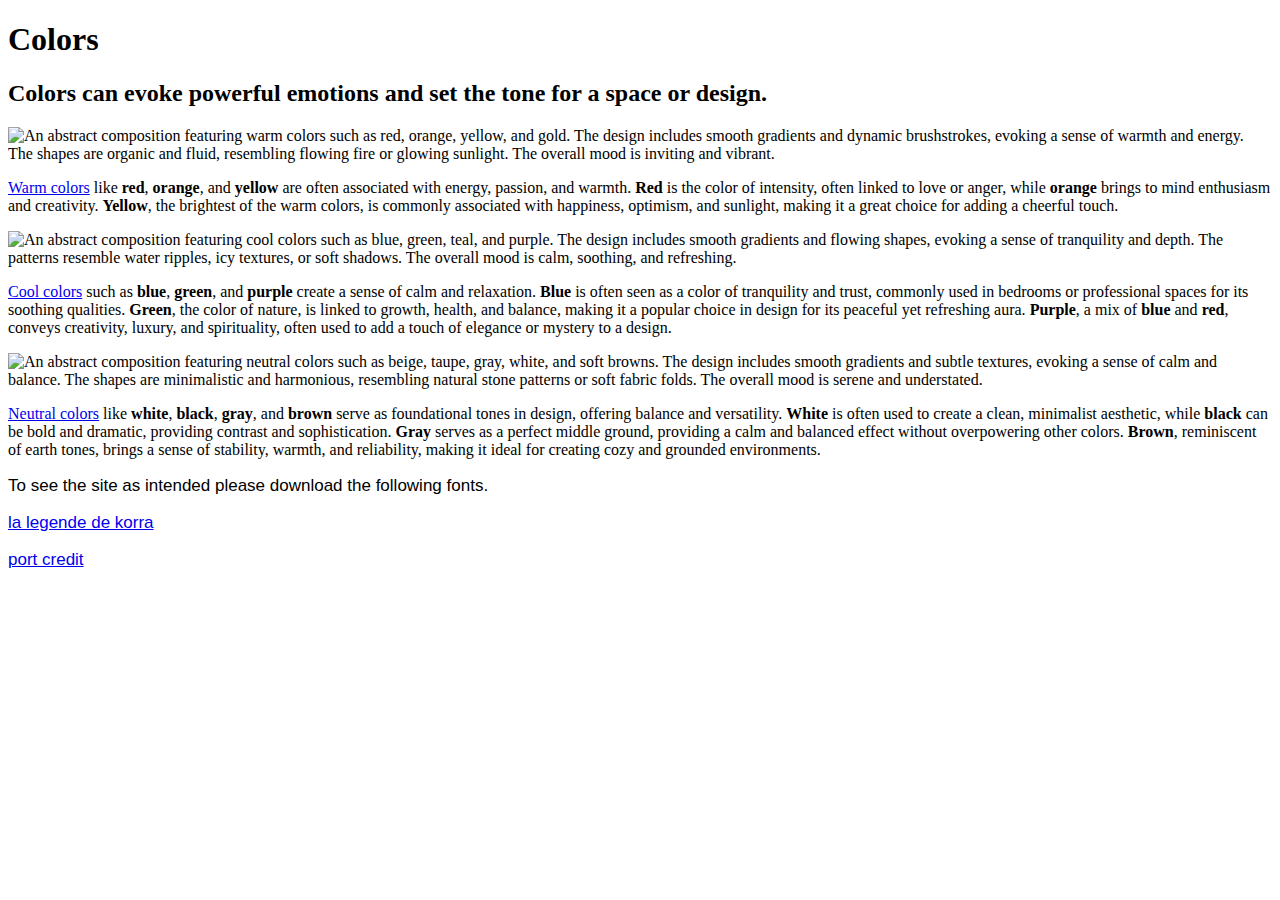
==== index.html @ 8ebbf366 "Add files via upload" ====
<!DOCTYPE html>
<html>
  <head>
    <meta charset="utf-8">
    <title>Colors</title>
    <link rel="stylesheet" href="css/style.css">
  </head>
  <body>
    <div class="box">
        <h1>Colors</h1>
        <h2><strong>Colors can evoke powerful emotions and set the tone for a space or design.</strong></h2> 
      <div class="section">
        <img src="img/warmcolors.jpg" alt="An abstract composition featuring warm colors such as red, orange, yellow, and gold. The design includes smooth gradients and dynamic brushstrokes, evoking a sense of warmth and energy. The shapes are organic and fluid, resembling flowing fire or glowing sunlight. The overall mood is inviting and vibrant."> 
        <p><a href="warmcolors.html">Warm colors</a> like <b>red</b>, <b>orange</b>, and <b>yellow</b> are often associated with energy, passion, and warmth. <b>Red</b> is the color of intensity, often linked to love or anger, while <b>orange</b> brings to mind enthusiasm and creativity. <b>Yellow</b>, the brightest of the warm colors, is commonly associated with happiness, optimism, and sunlight, making it a great choice for adding a cheerful touch.</p>
      </div>
      <div class="section">
        <img src="img/coolcolors.jpg" alt="An abstract composition featuring cool colors such as blue, green, teal, and purple. The design includes smooth gradients and flowing shapes, evoking a sense of tranquility and depth. The patterns resemble water ripples, icy textures, or soft shadows. The overall mood is calm, soothing, and refreshing.">
        <p><a href="coolcolors.html">Cool colors</a> such as <b>blue</b>, <b>green</b>, and <b>purple</b> create a sense of calm and relaxation. <b>Blue</b> is often seen as a color of tranquility and trust, commonly used in bedrooms or professional spaces for its soothing qualities. <b>Green</b>, the color of nature, is linked to growth, health, and balance, making it a popular choice in design for its peaceful yet refreshing aura. <b>Purple</b>, a mix of <b>blue</b> and <b>red</b>, conveys creativity, luxury, and spirituality, often used to add a touch of elegance or mystery to a design.</p>
      </div>
      <div class="section">
        <img src="img/neutralcolors.jpg" alt="An abstract composition featuring neutral colors such as beige, taupe, gray, white, and soft browns. The design includes smooth gradients and subtle textures, evoking a sense of calm and balance. The shapes are minimalistic and harmonious, resembling natural stone patterns or soft fabric folds. The overall mood is serene and understated.">
        <p><a href="neutralcolors.html">Neutral colors</a> like <b>white</b>, <b>black</b>, <b>gray</b>, and <b>brown</b> serve as foundational tones in design, offering balance and versatility. <b>White</b> is often used to create a clean, minimalist aesthetic, while <b>black</b> can be bold and dramatic, providing contrast and sophistication. <b>Gray</b> serves as a perfect middle ground, providing a calm and balanced effect without overpowering other colors. <b>Brown</b>, reminiscent of earth tones, brings a sense of stability, warmth, and reliability, making it ideal for creating cozy and grounded environments.</p>
      </div>
    </div>
      <div class="bottom-section" style="font-family:'Segoe UI', Tahoma, Geneva, Verdana, sans-serif; font-size: 17px;">
        <p style="font-family:'Segoe UI', Tahoma, Geneva, Verdana, sans-serif; font-size: 17px;">To see the site as intended please download the following fonts.</p>
        <p style="font-family:'Segoe UI', Tahoma, Geneva, Verdana, sans-serif; font-size: 17px;"><a href="fonts/lalegendedekorra.la-legende-de-korra.ttf" download="la-legende-de-korra"> la legende de korra</a></p>
        <p style="font-family:'Segoe UI', Tahoma, Geneva, Verdana, sans-serif; font-size: 17px;"><a href="fonts/port-credit.regular.otf" download="port-credit"> port credit</a></p>
      </div>
  </body>
</html>
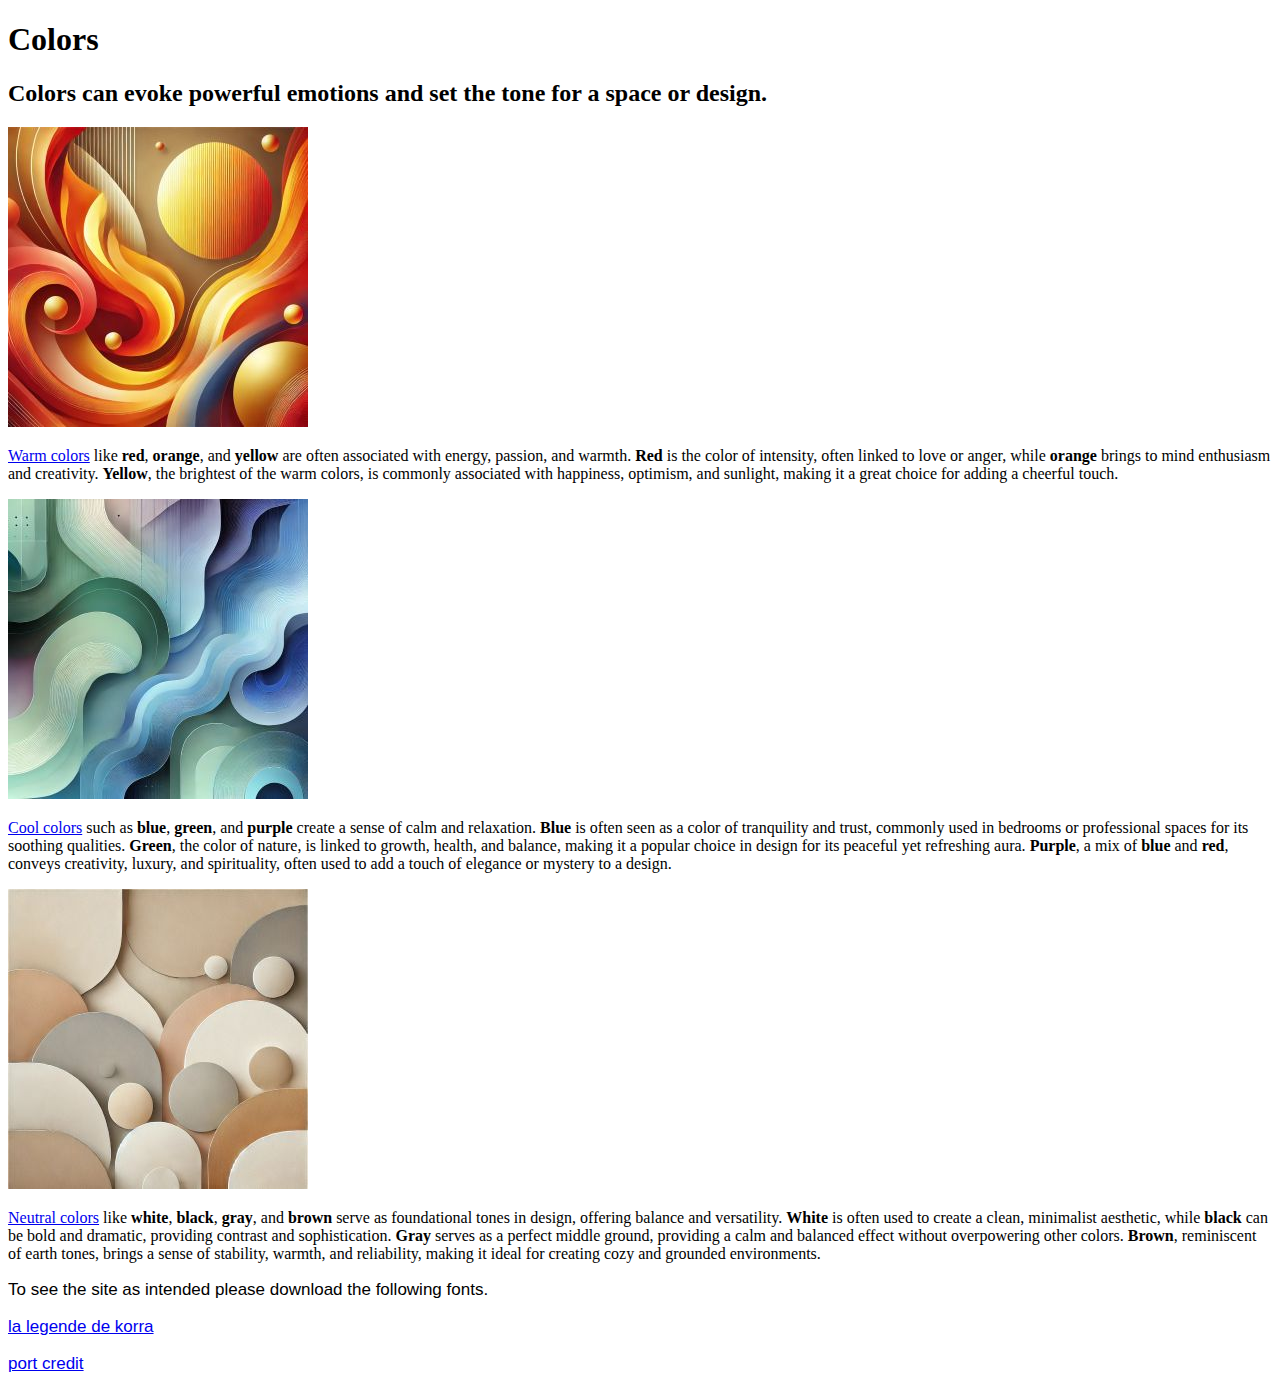
==== commit 3453282d: "index.html" ====
--- a/index.html
+++ b/index.html
@@ -10,15 +10,15 @@
         <h1>Colors</h1>
         <h2><strong>Colors can evoke powerful emotions and set the tone for a space or design.</strong></h2> 
       <div class="section">
-        <img src="img/warmcolors.jpg" alt="An abstract composition featuring warm colors such as red, orange, yellow, and gold. The design includes smooth gradients and dynamic brushstrokes, evoking a sense of warmth and energy. The shapes are organic and fluid, resembling flowing fire or glowing sunlight. The overall mood is inviting and vibrant."> 
+        <img src="warmcolors.jpg" alt="An abstract composition featuring warm colors such as red, orange, yellow, and gold. The design includes smooth gradients and dynamic brushstrokes, evoking a sense of warmth and energy. The shapes are organic and fluid, resembling flowing fire or glowing sunlight. The overall mood is inviting and vibrant."> 
         <p><a href="warmcolors.html">Warm colors</a> like <b>red</b>, <b>orange</b>, and <b>yellow</b> are often associated with energy, passion, and warmth. <b>Red</b> is the color of intensity, often linked to love or anger, while <b>orange</b> brings to mind enthusiasm and creativity. <b>Yellow</b>, the brightest of the warm colors, is commonly associated with happiness, optimism, and sunlight, making it a great choice for adding a cheerful touch.</p>
       </div>
       <div class="section">
-        <img src="img/coolcolors.jpg" alt="An abstract composition featuring cool colors such as blue, green, teal, and purple. The design includes smooth gradients and flowing shapes, evoking a sense of tranquility and depth. The patterns resemble water ripples, icy textures, or soft shadows. The overall mood is calm, soothing, and refreshing.">
+        <img src="coolcolors.jpg" alt="An abstract composition featuring cool colors such as blue, green, teal, and purple. The design includes smooth gradients and flowing shapes, evoking a sense of tranquility and depth. The patterns resemble water ripples, icy textures, or soft shadows. The overall mood is calm, soothing, and refreshing.">
         <p><a href="coolcolors.html">Cool colors</a> such as <b>blue</b>, <b>green</b>, and <b>purple</b> create a sense of calm and relaxation. <b>Blue</b> is often seen as a color of tranquility and trust, commonly used in bedrooms or professional spaces for its soothing qualities. <b>Green</b>, the color of nature, is linked to growth, health, and balance, making it a popular choice in design for its peaceful yet refreshing aura. <b>Purple</b>, a mix of <b>blue</b> and <b>red</b>, conveys creativity, luxury, and spirituality, often used to add a touch of elegance or mystery to a design.</p>
       </div>
       <div class="section">
-        <img src="img/neutralcolors.jpg" alt="An abstract composition featuring neutral colors such as beige, taupe, gray, white, and soft browns. The design includes smooth gradients and subtle textures, evoking a sense of calm and balance. The shapes are minimalistic and harmonious, resembling natural stone patterns or soft fabric folds. The overall mood is serene and understated.">
+        <img src="neutralcolors.jpg" alt="An abstract composition featuring neutral colors such as beige, taupe, gray, white, and soft browns. The design includes smooth gradients and subtle textures, evoking a sense of calm and balance. The shapes are minimalistic and harmonious, resembling natural stone patterns or soft fabric folds. The overall mood is serene and understated.">
         <p><a href="neutralcolors.html">Neutral colors</a> like <b>white</b>, <b>black</b>, <b>gray</b>, and <b>brown</b> serve as foundational tones in design, offering balance and versatility. <b>White</b> is often used to create a clean, minimalist aesthetic, while <b>black</b> can be bold and dramatic, providing contrast and sophistication. <b>Gray</b> serves as a perfect middle ground, providing a calm and balanced effect without overpowering other colors. <b>Brown</b>, reminiscent of earth tones, brings a sense of stability, warmth, and reliability, making it ideal for creating cozy and grounded environments.</p>
       </div>
     </div>
@@ -28,4 +28,4 @@
         <p style="font-family:'Segoe UI', Tahoma, Geneva, Verdana, sans-serif; font-size: 17px;"><a href="fonts/port-credit.regular.otf" download="port-credit"> port credit</a></p>
       </div>
   </body>
-</html>+</html>
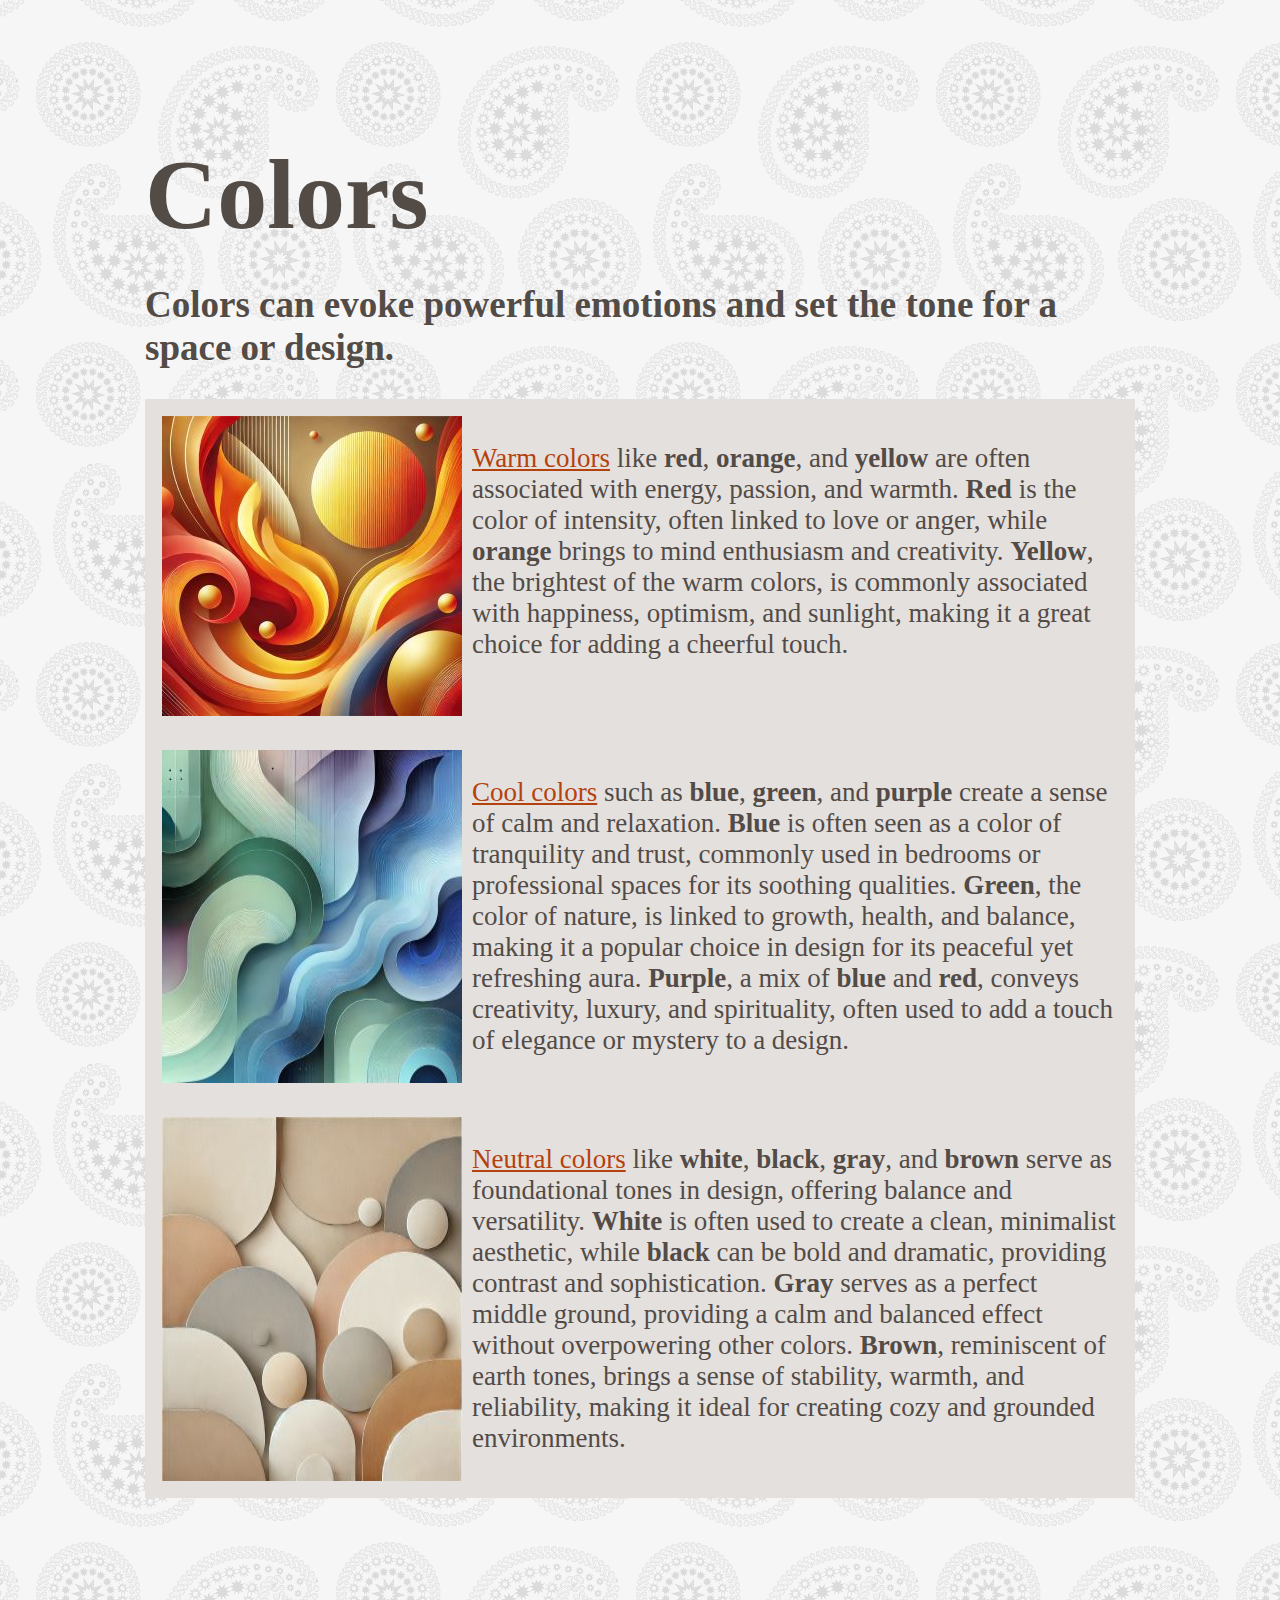
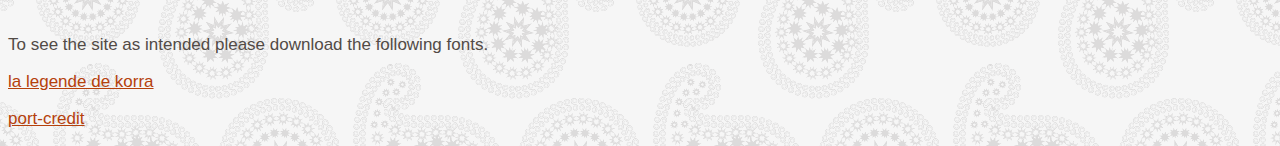
==== commit 299edd04: "Update index.html" ====
--- a/index.html
+++ b/index.html
@@ -3,7 +3,7 @@
   <head>
     <meta charset="utf-8">
     <title>Colors</title>
-    <link rel="stylesheet" href="css/style.css">
+    <link rel="stylesheet" href="style.css">
   </head>
   <body>
     <div class="box">
@@ -24,8 +24,8 @@
     </div>
       <div class="bottom-section" style="font-family:'Segoe UI', Tahoma, Geneva, Verdana, sans-serif; font-size: 17px;">
         <p style="font-family:'Segoe UI', Tahoma, Geneva, Verdana, sans-serif; font-size: 17px;">To see the site as intended please download the following fonts.</p>
-        <p style="font-family:'Segoe UI', Tahoma, Geneva, Verdana, sans-serif; font-size: 17px;"><a href="fonts/lalegendedekorra.la-legende-de-korra.ttf" download="la-legende-de-korra"> la legende de korra</a></p>
-        <p style="font-family:'Segoe UI', Tahoma, Geneva, Verdana, sans-serif; font-size: 17px;"><a href="fonts/port-credit.regular.otf" download="port-credit"> port credit</a></p>
+        <p style="font-family:'Segoe UI', Tahoma, Geneva, Verdana, sans-serif; font-size: 17px;"><a href="lalegendedekorra.la-legende-de-korra.ttf" download="la-legende-de-korra"> la legende de korra</a></p>
+        <p style="font-family:'Segoe UI', Tahoma, Geneva, Verdana, sans-serif; font-size: 17px;"><a href="port-credit.regular.otf" download="port-credit"> port-credit</a></p>
       </div>
   </body>
 </html>
--- a/style.css
+++ b/style.css
@@ -0,0 +1,46 @@
+body {
+background-color: #e4d6ce; 
+background-image: url(paisley.webp);
+color: #524b46; 
+font-size: 50px; 
+font-family: 'la legende de korra', 'Book antiqua';
+}
+h1 {
+margin-bottom: 0px;
+}
+h2 {
+font-family: 'port credit', 'Garamond';
+font-size: 37px;
+}
+p {
+font-family: 'port credit', 'Garamond'; 
+font-size: 27px;
+}
+img {
+max-width: 100%;
+max-height: 100%;
+}
+.accent-color {
+color: black;
+}
+.box {
+margin: 137px;
+}
+.section {
+background-color: #e4e0de;
+padding: 17px;
+display: flex;
+align-items: top;
+gap: 10px;
+}
+.bottom-section { 
+color: #524b46;
+font-size: 17px;
+margin-top: 50px;
+}
+a {
+color: #b5410c; 
+}
+a:hover {
+color: #263554;
+}
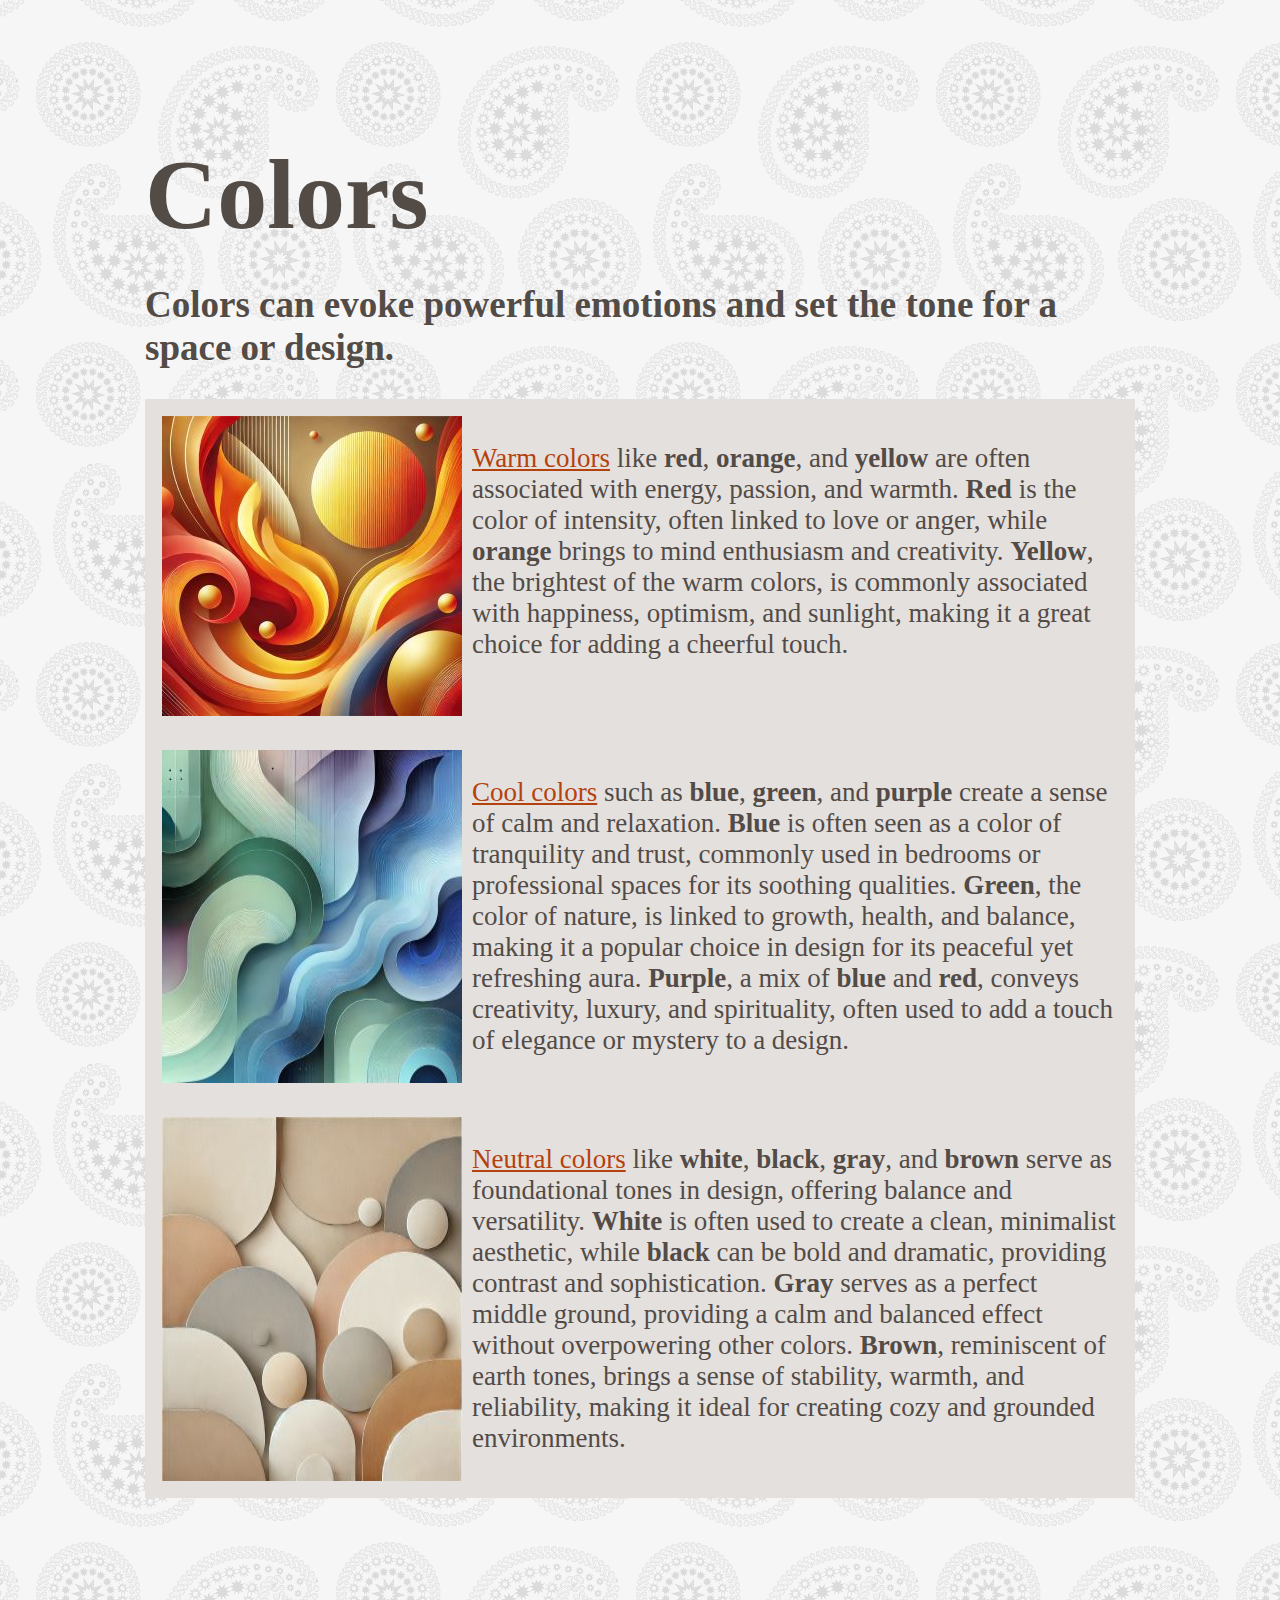
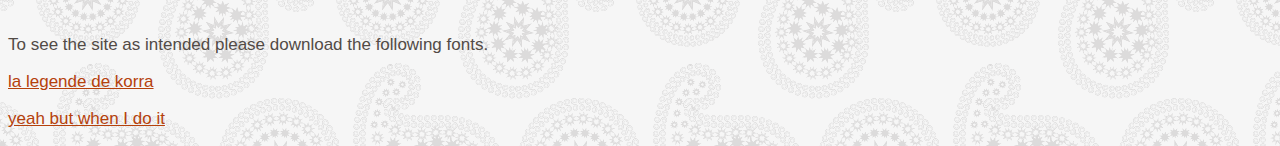
==== commit 5aa8ffea: "Update index.html" ====
--- a/index.html
+++ b/index.html
@@ -25,7 +25,7 @@
       <div class="bottom-section" style="font-family:'Segoe UI', Tahoma, Geneva, Verdana, sans-serif; font-size: 17px;">
         <p style="font-family:'Segoe UI', Tahoma, Geneva, Verdana, sans-serif; font-size: 17px;">To see the site as intended please download the following fonts.</p>
         <p style="font-family:'Segoe UI', Tahoma, Geneva, Verdana, sans-serif; font-size: 17px;"><a href="lalegendedekorra.la-legende-de-korra.ttf" download="la-legende-de-korra"> la legende de korra</a></p>
-        <p style="font-family:'Segoe UI', Tahoma, Geneva, Verdana, sans-serif; font-size: 17px;"><a href="port-credit.regular.otf" download="port-credit"> port-credit</a></p>
+        <p style="font-family:'Segoe UI', Tahoma, Geneva, Verdana, sans-serif; font-size: 17px;"><a href="yeah-but-when-I-do-it.t.ttf" download="yeah-but-when-i-do-it"> yeah but when I do it</a></p>
       </div>
   </body>
 </html>
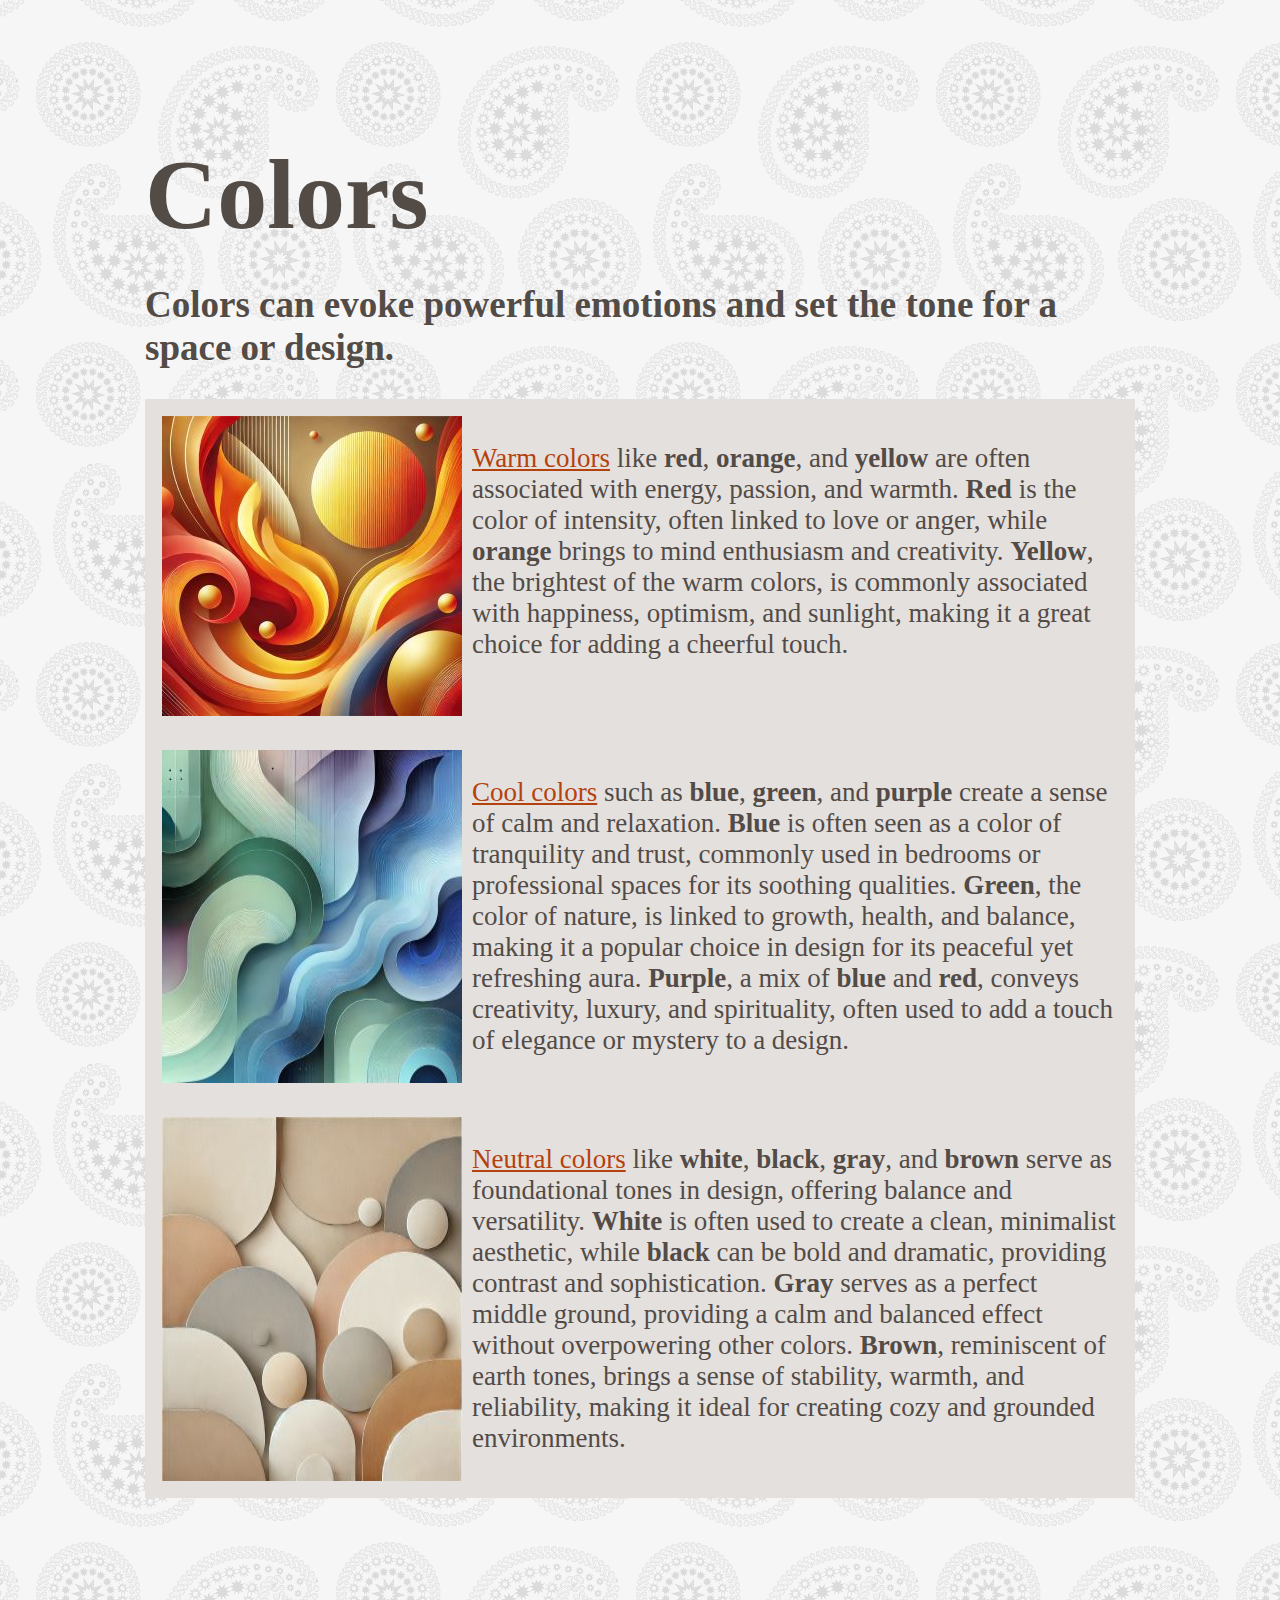
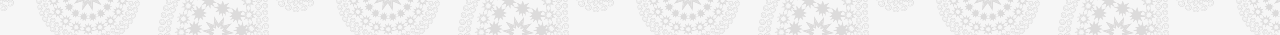
==== commit 7e15c31b: "Update index.html" ====
--- a/index.html
+++ b/index.html
@@ -22,10 +22,5 @@
         <p><a href="neutralcolors.html">Neutral colors</a> like <b>white</b>, <b>black</b>, <b>gray</b>, and <b>brown</b> serve as foundational tones in design, offering balance and versatility. <b>White</b> is often used to create a clean, minimalist aesthetic, while <b>black</b> can be bold and dramatic, providing contrast and sophistication. <b>Gray</b> serves as a perfect middle ground, providing a calm and balanced effect without overpowering other colors. <b>Brown</b>, reminiscent of earth tones, brings a sense of stability, warmth, and reliability, making it ideal for creating cozy and grounded environments.</p>
       </div>
     </div>
-      <div class="bottom-section" style="font-family:'Segoe UI', Tahoma, Geneva, Verdana, sans-serif; font-size: 17px;">
-        <p style="font-family:'Segoe UI', Tahoma, Geneva, Verdana, sans-serif; font-size: 17px;">To see the site as intended please download the following fonts.</p>
-        <p style="font-family:'Segoe UI', Tahoma, Geneva, Verdana, sans-serif; font-size: 17px;"><a href="lalegendedekorra.la-legende-de-korra.ttf" download="la-legende-de-korra"> la legende de korra</a></p>
-        <p style="font-family:'Segoe UI', Tahoma, Geneva, Verdana, sans-serif; font-size: 17px;"><a href="yeah-but-when-I-do-it.t.ttf" download="yeah-but-when-i-do-it"> yeah but when I do it</a></p>
-      </div>
   </body>
 </html>
--- a/style.css
+++ b/style.css
@@ -3,17 +3,17 @@
 background-image: url(paisley.webp);
 color: #524b46; 
 font-size: 50px; 
-font-family: 'la legende de korra', 'Book antiqua';
+font-family: la legende de korra, Book antiqua;
 }
 h1 {
 margin-bottom: 0px;
 }
 h2 {
-font-family: 'port credit', 'Garamond';
+font-family: yeah but when i do it, Garamond;
 font-size: 37px;
 }
 p {
-font-family: 'port credit', 'Garamond'; 
+font-family: yeah but when i do it, Garamond; 
 font-size: 27px;
 }
 img {
